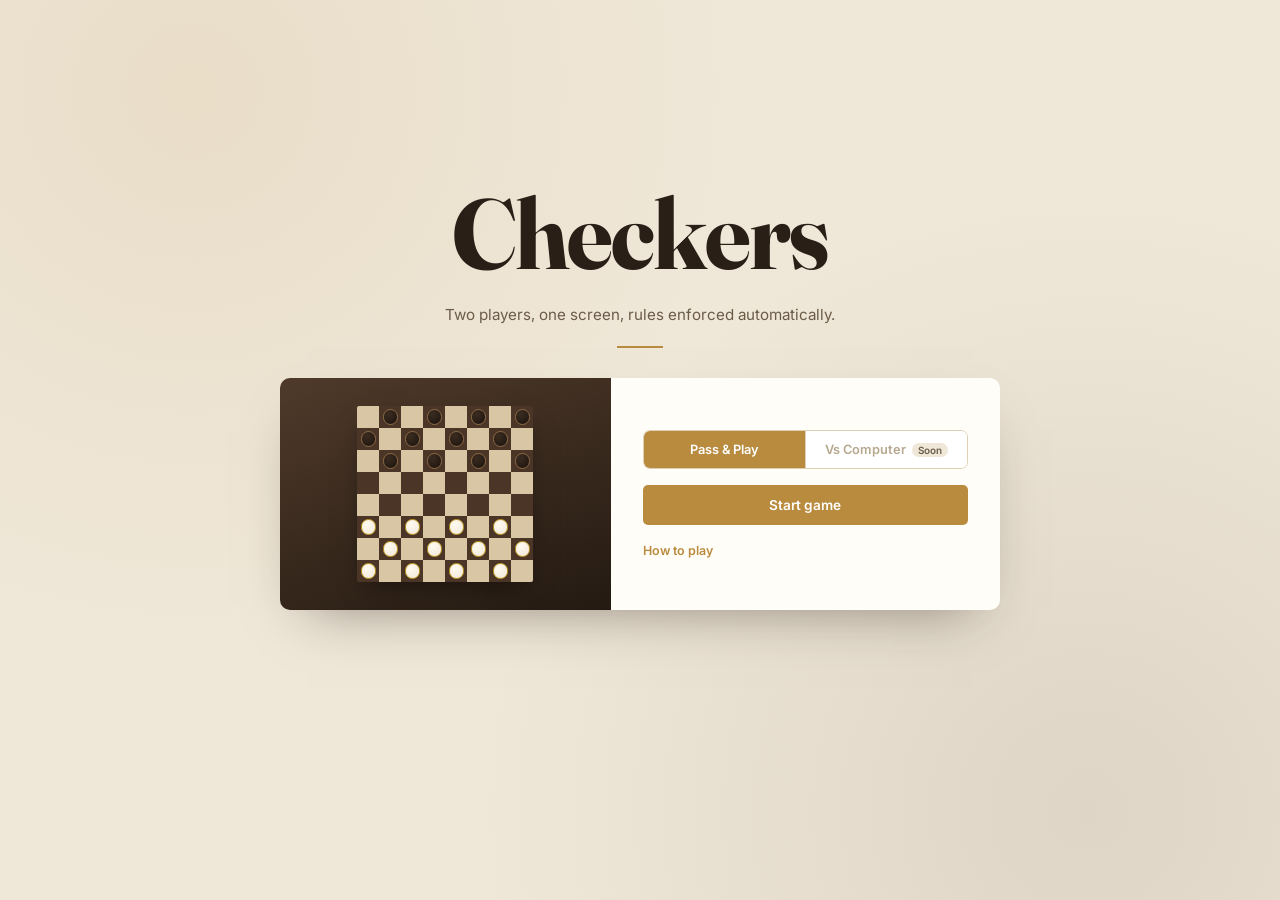
==== checkerprototypeui.html @ 6c135cd9 "Add files via upload" ====
<!DOCTYPE html>
<html lang="en">
<head>
<meta charset="UTF-8">
<meta name="viewport" content="width=device-width, initial-scale=1.0">
<title>Checkers</title>
<link rel="preconnect" href="https://fonts.googleapis.com">
<link href="https://fonts.googleapis.com/css2?family=Fraunces:opsz,wght@9..144,400;9..144,600;9..144,700&family=Inter:wght@400;500;600;700&display=swap" rel="stylesheet">
<style>
  :root {
    --bg: #efe7d8;
    --panel: #fffdf8;
    --panel-border: #ddd0b4;
    --dark-sq: #4b3527;
    --light-sq: #d9c6a5;
    --brass: #b98b3e;
    --brass-dim: #cfa860;
    --ink: #2a1f17;
    --ink-soft: #6b5c48;
    --cream-piece: #f4ede0;
    --cream-piece-edge: #c9a227;
    --walnut-piece: #241a13;
    --walnut-piece-edge: #8c6a46;
    --danger: #9a3b2c;
  }

  * { box-sizing: border-box; }

  body {
    margin: 0;
    min-height: 100vh;
    background: var(--bg);
    background-image:
      radial-gradient(circle at 15% 10%, rgba(185,139,62,0.10), transparent 40%),
      radial-gradient(circle at 85% 90%, rgba(75,53,39,0.10), transparent 45%);
    font-family: 'Inter', sans-serif;
    color: var(--ink);
    display: flex;
    justify-content: center;
    padding: 40px 20px 60px;
  }

  .app {
    width: 100%;
    max-width: 960px;
  }

  header {
    display: flex;
    align-items: baseline;
    justify-content: space-between;
    margin-bottom: 28px;
    flex-wrap: wrap;
    gap: 8px;
    border-bottom: 1px solid var(--panel-border);
    padding-bottom: 18px;
  }

  h1 {
    font-family: 'Fraunces', serif;
    font-weight: 700;
    font-size: 2.4rem;
    margin: 0;
    letter-spacing: -0.01em;
  }

  header p {
    margin: 0;
    color: var(--ink-soft);
    font-size: 0.9rem;
    max-width: 320px;
  }

  .layout {
    display: grid;
    grid-template-columns: minmax(0, 1fr) 280px;
    gap: 28px;
    align-items: start;
  }

  @media (max-width: 760px) {
    .layout { grid-template-columns: 1fr; }
  }

  .board-wrap {
    background: linear-gradient(160deg, #5a4030, #3a2a1e);
    padding: 16px;
    border-radius: 6px;
    box-shadow: 0 18px 40px -20px rgba(42,31,23,0.55);
  }

  .board {
    display: grid;
    grid-template-columns: repeat(8, 1fr);
    grid-template-rows: repeat(8, 1fr);
    aspect-ratio: 1 / 1;
    width: 100%;
    border: 3px solid #2a1f17;
    border-radius: 2px;
    overflow: hidden;
  }

  .sq {
    position: relative;
    display: flex;
    align-items: center;
    justify-content: center;
  }
  .sq.light { background: var(--light-sq); }
  .sq.dark  { background: var(--dark-sq); }

  .sq.playable { cursor: pointer; }

  .sq.selected::before {
    content: "";
    position: absolute;
    inset: 3px;
    border: 2px solid var(--brass);
    border-radius: 3px;
  }

  .sq .dot {
    width: 22%;
    height: 22%;
    border-radius: 50%;
    background: var(--brass);
    opacity: 0.85;
  }
  .sq .dot.capture {
    background: transparent;
    border: 4px solid var(--danger);
    width: 40%;
    height: 40%;
  }

  .piece {
    width: 76%;
    height: 76%;
    border-radius: 50%;
    display: flex;
    align-items: center;
    justify-content: center;
    box-shadow: inset 0 2px 4px rgba(255,255,255,0.15), inset 0 -4px 6px rgba(0,0,0,0.35), 0 3px 5px rgba(0,0,0,0.4);
    transition: transform 0.12s ease;
  }
  .piece.cream {
    background: radial-gradient(circle at 35% 30%, #fffaf0, var(--cream-piece) 70%);
    border: 3px solid var(--cream-piece-edge);
  }
  .piece.walnut {
    background: radial-gradient(circle at 35% 30%, #3b2c20, var(--walnut-piece) 70%);
    border: 3px solid var(--walnut-piece-edge);
  }
  .piece.king::after {
    content: "♛";
    font-size: 1.1rem;
    color: var(--brass);
    text-shadow: 0 1px 1px rgba(0,0,0,0.4);
  }
  .piece.walnut.king::after { color: var(--brass-dim); }

  .sq.playable:hover .piece { transform: scale(1.06); }

  /* side panel */
  .panel {
    background: var(--panel);
    border: 1px solid var(--panel-border);
    border-radius: 8px;
    padding: 20px;
    display: flex;
    flex-direction: column;
    gap: 18px;
  }

  .turn-indicator {
    display: flex;
    align-items: center;
    gap: 10px;
    font-weight: 600;
    font-size: 0.95rem;
  }

  .swatch {
    width: 18px;
    height: 18px;
    border-radius: 50%;
    flex-shrink: 0;
  }
  .swatch.cream { background: var(--cream-piece); border: 2px solid var(--cream-piece-edge); }
  .swatch.walnut { background: var(--walnut-piece); border: 2px solid var(--walnut-piece-edge); }

  .status {
    font-size: 0.85rem;
    color: var(--ink-soft);
    line-height: 1.4;
    min-height: 2.2em;
  }
  .status.win {
    color: var(--ink);
    font-weight: 600;
  }

  .divider { height: 1px; background: var(--panel-border); border: none; margin: 0; }

  .field label {
    display: block;
    font-size: 0.75rem;
    text-transform: none;
    color: var(--ink-soft);
    margin-bottom: 6px;
  }
  select {
    width: 100%;
    padding: 8px 10px;
    border-radius: 5px;
    border: 1px solid var(--panel-border);
    background: #fff;
    font-family: inherit;
    font-size: 0.85rem;
    color: var(--ink);
  }
  select:disabled { color: #a89a84; }

  .btn {
    width: 100%;
    padding: 10px 12px;
    border-radius: 5px;
    border: none;
    font-family: inherit;
    font-weight: 600;
    font-size: 0.85rem;
    cursor: pointer;
    transition: filter 0.12s ease;
  }
  .btn:hover { filter: brightness(1.06); }
  .btn.primary { background: var(--brass); color: #fff; }
  .btn.ghost {
    background: transparent;
    border: 1px solid var(--panel-border);
    color: var(--ink);
  }

  .log-title {
    font-size: 0.75rem;
    color: var(--ink-soft);
    margin: 0 0 4px;
  }
  .log {
    max-height: 160px;
    overflow-y: auto;
    font-size: 0.8rem;
    display: flex;
    flex-direction: column;
    gap: 4px;
    padding-right: 4px;
  }
  .log div { color: var(--ink-soft); }
  .log div:last-child { color: var(--ink); font-weight: 500; }
  .log::-webkit-scrollbar { width: 6px; }
  .log::-webkit-scrollbar-thumb { background: var(--panel-border); border-radius: 3px; }

  .note {
    font-size: 0.72rem;
    color: var(--ink-soft);
    line-height: 1.4;
    border-top: 1px dashed var(--panel-border);
    padding-top: 12px;
  }

  .hidden { display: none !important; }

  /* main menu — centered on the page, big hero title above a compact card */
  .menu-screen {
    min-height: 82vh;
    display: flex;
    flex-direction: column;
    align-items: center;
    justify-content: center;
    text-align: center;
    gap: 26px;
    padding: 20px 0 40px;
  }

  .menu-title {
    font-family: 'Fraunces', serif;
    font-weight: 700;
    font-size: clamp(3.4rem, 9vw, 6.2rem);
    line-height: 0.92;
    margin: 0;
    letter-spacing: -0.02em;
    color: var(--ink);
  }
  .menu-tagline {
    color: var(--ink-soft);
    font-size: 0.95rem;
    margin: 0;
  }
  .menu-rule {
    width: 46px;
    height: 2px;
    background: var(--brass);
    border: none;
    margin: -4px 0 4px;
  }

  .menu-card {
    display: grid;
    grid-template-columns: 0.85fr 1fr;
    width: 100%;
    max-width: 720px;
    border-radius: 10px;
    overflow: hidden;
    box-shadow: 0 24px 54px -28px rgba(42,31,23,0.5);
  }
  @media (max-width: 620px) {
    .menu-card { grid-template-columns: 1fr; }
  }

  .menu-art {
    background: linear-gradient(160deg, #4f3a2a, #241a12);
    display: flex;
    align-items: center;
    justify-content: center;
    padding: 28px;
  }
  @media (max-width: 620px) {
    .menu-art { padding: 22px; }
  }

  .art-board {
    display: grid;
    grid-template-columns: repeat(8, 22px);
    grid-template-rows: repeat(8, 22px);
    border-radius: 2px;
    overflow: hidden;
    box-shadow: 0 10px 26px -10px rgba(0,0,0,0.55);
  }

  .art-board .cell { display: flex; align-items: center; justify-content: center; }
  .art-board .cell.light { background: var(--light-sq); }
  .art-board .cell.dark { background: var(--dark-sq); }

  .mini-piece {
    width: 70%;
    height: 70%;
    border-radius: 50%;
  }
  .mini-piece.cream {
    background: radial-gradient(circle at 35% 30%, #fffaf0, var(--cream-piece) 70%);
    border: 1.5px solid var(--cream-piece-edge);
  }
  .mini-piece.walnut {
    background: radial-gradient(circle at 35% 30%, #3b2c20, var(--walnut-piece) 70%);
    border: 1.5px solid var(--walnut-piece-edge);
  }

  .menu-content {
    background: var(--panel);
    padding: 34px 32px;
    display: flex;
    flex-direction: column;
    justify-content: center;
    text-align: left;
  }
  @media (max-width: 620px) {
    .menu-content { padding: 26px 24px; }
  }

  .segmented {
    display: flex;
    border: 1.5px solid var(--panel-border);
    border-radius: 7px;
    overflow: hidden;
    margin: 0 0 16px;
  }
  .seg {
    flex: 1;
    background: #fff;
    border: none;
    border-right: 1.5px solid var(--panel-border);
    font-family: inherit;
    font-size: 0.8rem;
    font-weight: 600;
    color: var(--ink-soft);
    padding: 11px 8px;
    cursor: pointer;
    display: flex;
    align-items: center;
    justify-content: center;
    gap: 6px;
  }
  .seg:last-child { border-right: none; }
  .seg.active { background: var(--brass); color: #fff; }
  .seg:disabled { cursor: not-allowed; color: #b7a98f; }
  .seg .soon {
    font-size: 0.62rem;
    font-weight: 600;
    color: var(--ink-soft);
    background: var(--bg);
    padding: 1px 6px;
    border-radius: 20px;
  }
  .seg.active .soon { color: var(--brass); background: #fff; }

  .menu-content .btn.primary {
    width: 100%;
    padding: 12px 20px;
  }

  .rules { margin-top: 18px; }
  .rules summary {
    cursor: pointer;
    font-size: 0.78rem;
    font-weight: 600;
    color: var(--brass);
    list-style: none;
  }
  .rules summary::-webkit-details-marker { display: none; }
  .rules p, .rules ul {
    font-size: 0.78rem;
    color: var(--ink-soft);
    line-height: 1.5;
    margin: 10px 0 0;
    padding-left: 18px;
  }
</style>
</head>
<body>

<div class="app">

  <!-- MAIN MENU -->
  <div class="menu-screen" id="menuScreen">
    <h1 class="menu-title">Checkers</h1>
    <p class="menu-tagline">Two players, one screen, rules enforced automatically.</p>
    <hr class="menu-rule">

    <div class="menu-card">
      <div class="menu-art">
        <div class="art-board" id="artBoard" aria-hidden="true"></div>
      </div>

      <div class="menu-content">
        <div class="segmented" id="modeGrid">
          <button type="button" class="seg active" data-mode="human">Pass &amp; Play</button>
          <button type="button" class="seg" data-mode="bot" disabled>Vs Computer <span class="soon">Soon</span></button>
        </div>

        <button class="btn primary" id="startBtn">Start game</button>

        <details class="rules">
          <summary>How to play</summary>
          <ul>
            <li>Move one square diagonally, forward only.</li>
            <li>Jump an adjacent opposing piece to capture it — captures are mandatory, and chain if more are open.</li>
            <li>Reach the far row to crown a king, which moves in any diagonal direction.</li>
            <li>Win by leaving your opponent with no pieces or no legal move.</li>
          </ul>
        </details>
      </div>
    </div>
  </div>

  <!-- GAME SCREEN -->
  <div class="game-screen hidden" id="gameScreen">
    <header>
      <div>
        <h1>Checkers</h1>
        <p></p>
      </div>
    </header>

    <div class="layout">
      <div class="board-wrap">
        <div class="board" id="board"></div>
      </div>

      <div class="panel">
        <div class="turn-indicator" id="turnIndicator">
          <span class="swatch cream"></span> Cream to move
        </div>
        <div class="status" id="status">Select a piece to see its legal moves.</div>

        <hr class="divider">

        <div class="field">
          <label for="opponent">Opponent</label>
          <select id="opponent">
            <option value="human" selected>Human (pass and play)</option>
            <option value="bot" disabled>Computer — backend in progress</option>
          </select>
        </div>
        <div class="field">
          <label for="difficulty">Difficulty</label>
          <select id="difficulty" disabled>
            <option>Easy</option>
            <option>Medium</option>
            <option>Hard</option>
          </select>
        </div>

        <button class="btn primary" id="newGameBtn">New game</button>
        <button class="btn ghost" id="rematchBtn">Rematch</button>
        <button class="btn ghost" id="menuBtn">Back to menu</button>

        <hr class="divider">

        <div>
          <p class="log-title">Move history</p>
          <div class="log" id="log"></div>
        </div>

        <p class="note">Prototype  only — move validation, forced captures, multi-jumps and king promotion run client-side here so we have something concrete to demo. Backend team can swap in the real engine and PvC bot behind this same UI.</p>
      </div>
    </div>
  </div>
</div>

<script>
(function () {
  const SIZE = 8;
  const boardEl = document.getElementById('board');
  const statusEl = document.getElementById('status');
  const turnEl = document.getElementById('turnIndicator');
  const logEl = document.getElementById('log');

  let board, current, selected, legalForSelected, forcedJumpChain, gameOver;

  function emptyBoard() {
    const b = [];
    for (let r = 0; r < SIZE; r++) b.push(new Array(SIZE).fill(null));
    return b;
  }

  function setupBoard() {
    const b = emptyBoard();
    for (let r = 0; r < SIZE; r++) {
      for (let c = 0; c < SIZE; c++) {
        if ((r + c) % 2 === 1) {
          if (r < 3) b[r][c] = { player: 'walnut', king: false };
          else if (r > 4) b[r][c] = { player: 'cream', king: false };
        }
      }
    }
    return b;
  }

  function inBounds(r, c) { return r >= 0 && r < SIZE && c >= 0 && c < SIZE; }
  function dirFor(player) { return player === 'cream' ? -1 : 1; }
  function opponent(player) { return player === 'cream' ? 'walnut' : 'cream'; }

  function pieceMoves(b, r, c) {
    const piece = b[r][c];
    const moves = [];
    const jumps = [];
    const dirs = piece.king ? [-1, 1] : [dirFor(piece.player)];
    for (const dr of dirs) {
      for (const dc of [-1, 1]) {
        const nr = r + dr, nc = c + dc;
        if (inBounds(nr, nc) && !b[nr][nc]) {
          moves.push({ from: [r, c], to: [nr, nc], capture: null });
        }
        const jr = r + dr * 2, jc = c + dc * 2;
        const mr = r + dr, mc = c + dc;
        if (inBounds(jr, jc) && !b[jr][jc] && inBounds(mr, mc) && b[mr][mc] && b[mr][mc].player === opponent(piece.player)) {
          jumps.push({ from: [r, c], to: [jr, jc], capture: [mr, mc] });
        }
      }
    }
    return { moves, jumps };
  }

  function allMovesFor(b, player) {
    let moves = [], jumps = [];
    for (let r = 0; r < SIZE; r++) {
      for (let c = 0; c < SIZE; c++) {
        const p = b[r][c];
        if (p && p.player === player) {
          const pm = pieceMoves(b, r, c);
          moves = moves.concat(pm.moves);
          jumps = jumps.concat(pm.jumps);
        }
      }
    }
    return jumps.length ? jumps : moves; // forced capture rule
  }

  function squareLabel(r, c) {
    const files = 'abcdefgh';
    return files[c] + (SIZE - r);
  }

  function logMove(text) {
    const div = document.createElement('div');
    div.textContent = text;
    logEl.appendChild(div);
    logEl.scrollTop = logEl.scrollHeight;
  }

  function newGame() {
    board = setupBoard();
    current = 'cream';
    selected = null;
    legalForSelected = [];
    forcedJumpChain = false;
    gameOver = false;
    logEl.innerHTML = '';
    setStatus('Select a piece to see its legal moves.');
    render();
  }

  function setStatus(text, isWin) {
    statusEl.textContent = text;
    statusEl.classList.toggle('win', !!isWin);
  }

  function updateTurnIndicator() {
    turnEl.innerHTML = `<span class="swatch ${current}"></span> ${current === 'cream' ? 'Cream' : 'Walnut'} to move`;
  }

  function checkGameEnd() {
    const moves = allMovesFor(board, current);
    if (moves.length === 0) {
      gameOver = true;
      const winner = opponent(current);
      setStatus(`${winner === 'cream' ? 'Cream' : 'Walnut'} wins — ${current} has no legal moves.`, true);
      logMove(`Game over: ${winner} wins`);
      return true;
    }
    return false;
  }

  function applyMove(move) {
    const [fr, fc] = move.from;
    const [tr, tc] = move.to;
    const piece = board[fr][fc];
    board[fr][fc] = null;
    board[tr][tc] = piece;
    if (move.capture) {
      const [cr, cc] = move.capture;
      board[cr][cc] = null;
    }
    let promoted = false;
    if (!piece.king && ((piece.player === 'cream' && tr === 0) || (piece.player === 'walnut' && tr === SIZE - 1))) {
      piece.king = true;
      promoted = true;
    }
    const moveText = `${current === 'cream' ? 'Cream' : 'Walnut'}: ${squareLabel(fr, fc)} → ${squareLabel(tr, tc)}${move.capture ? ' (capture)' : ''}${promoted ? ' — crowned' : ''}`;
    logMove(moveText);

    if (move.capture) {
      const further = pieceMoves(board, tr, tc).jumps;
      if (further.length && !promoted === !promoted) {
        // allow multi-jump only if not just promoted mid-chain in most rule sets pieces may continue; keep simple: continue if jumps exist
        if (further.length) {
          selected = [tr, tc];
          legalForSelected = further;
          forcedJumpChain = true;
          render();
          setStatus('Multi-jump available — continue with the highlighted piece.');
          return;
        }
      }
    }

    selected = null;
    legalForSelected = [];
    forcedJumpChain = false;
    current = opponent(current);
    updateTurnIndicator();
    if (!checkGameEnd()) {
      setStatus('Select a piece to see its legal moves.');
    }
    render();
  }

  function onSquareClick(r, c) {
    if (gameOver) return;
    const piece = board[r][c];
    const all = allMovesFor(board, current);

    if (forcedJumpChain) {
      const move = legalForSelected.find(m => m.to[0] === r && m.to[1] === c);
      if (move) applyMove(move);
      return;
    }

    if (selected) {
      const move = legalForSelected.find(m => m.to[0] === r && m.to[1] === c);
      if (move) { applyMove(move); return; }
    }

    if (piece && piece.player === current) {
      const pieceLegal = all.filter(m => m.from[0] === r && m.from[1] === c);
      if (pieceLegal.length === 0) {
        setStatus('That piece has no legal move right now — a capture may be forced elsewhere.');
        selected = null;
        legalForSelected = [];
      } else {
        selected = [r, c];
        legalForSelected = pieceLegal;
        setStatus(`${pieceLegal.length} legal move${pieceLegal.length > 1 ? 's' : ''} highlighted.`);
      }
      render();
    }
  }

  function render() {
    boardEl.innerHTML = '';
    for (let r = 0; r < SIZE; r++) {
      for (let c = 0; c < SIZE; c++) {
        const sq = document.createElement('div');
        const isDark = (r + c) % 2 === 1;
        sq.className = 'sq ' + (isDark ? 'dark' : 'light');
        if (isDark) sq.classList.add('playable');

        if (selected && selected[0] === r && selected[1] === c) sq.classList.add('selected');

        const piece = board[r][c];
        if (piece) {
          const pEl = document.createElement('div');
          pEl.className = 'piece ' + piece.player + (piece.king ? ' king' : '');
          sq.appendChild(pEl);
        }

        const moveHere = legalForSelected.find(m => m.to[0] === r && m.to[1] === c);
        if (moveHere) {
          const dot = document.createElement('div');
          dot.className = 'dot' + (moveHere.capture ? ' capture' : '');
          sq.appendChild(dot);
        }

        if (isDark) sq.addEventListener('click', () => onSquareClick(r, c));
        boardEl.appendChild(sq);
      }
    }
  }

  // decorative mini-board for the menu art panel — mirrors the real starting position
  function renderMenuArt() {
    const artBoard = document.getElementById('artBoard');
    if (!artBoard) return;
    for (let r = 0; r < SIZE; r++) {
      for (let c = 0; c < SIZE; c++) {
        const cell = document.createElement('div');
        const isDark = (r + c) % 2 === 1;
        cell.className = 'cell ' + (isDark ? 'dark' : 'light');
        if (isDark) {
          if (r < 3) {
            const p = document.createElement('div');
            p.className = 'mini-piece walnut';
            cell.appendChild(p);
          } else if (r > 4) {
            const p = document.createElement('div');
            p.className = 'mini-piece cream';
            cell.appendChild(p);
          }
        }
        artBoard.appendChild(cell);
      }
    }
  }
  renderMenuArt();

  document.getElementById('newGameBtn').addEventListener('click', newGame);
  document.getElementById('rematchBtn').addEventListener('click', newGame);

  // menu <-> game screen
  const menuScreen = document.getElementById('menuScreen');
  const gameScreen = document.getElementById('gameScreen');
  const startBtn = document.getElementById('startBtn');
  const menuBtn = document.getElementById('menuBtn');

  document.querySelectorAll('.seg').forEach(btn => {
    btn.addEventListener('click', () => {
      if (btn.disabled) return;
      document.querySelectorAll('.seg').forEach(b => b.classList.remove('active'));
      btn.classList.add('active');
    });
  });

  startBtn.addEventListener('click', () => {
    menuScreen.classList.add('hidden');
    gameScreen.classList.remove('hidden');
    newGame();
  });

  menuBtn.addEventListener('click', () => {
    gameScreen.classList.add('hidden');
    menuScreen.classList.remove('hidden');
  });
})();
</script>

</body>
</html>
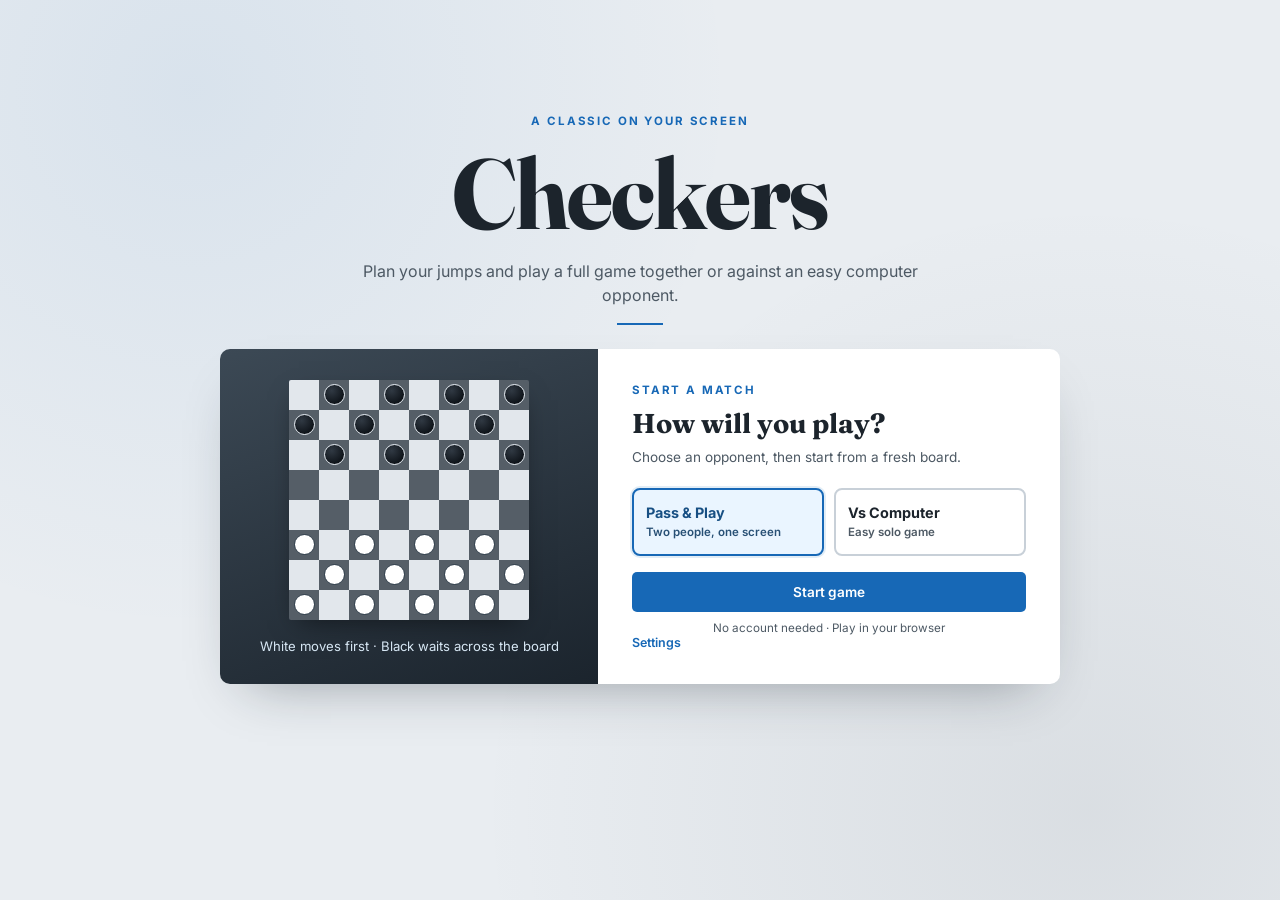
==== commit 472ceb8e: "Major update to the Checkers Game Application with improved gameplay, UI, and overall functionality." ====
--- a/checkerprototypeui.html
+++ b/checkerprototypeui.html
@@ -8,20 +8,20 @@
 <link href="https://fonts.googleapis.com/css2?family=Fraunces:opsz,wght@9..144,400;9..144,600;9..144,700&family=Inter:wght@400;500;600;700&display=swap" rel="stylesheet">
 <style>
   :root {
-    --bg: #efe7d8;
-    --panel: #fffdf8;
-    --panel-border: #ddd0b4;
-    --dark-sq: #4b3527;
-    --light-sq: #d9c6a5;
-    --brass: #b98b3e;
-    --brass-dim: #cfa860;
-    --ink: #2a1f17;
-    --ink-soft: #6b5c48;
-    --cream-piece: #f4ede0;
-    --cream-piece-edge: #c9a227;
-    --walnut-piece: #241a13;
-    --walnut-piece-edge: #8c6a46;
-    --danger: #9a3b2c;
+    --bg: #e9edf1;
+    --panel: #ffffff;
+    --panel-border: #c8d0d8;
+    --dark-sq: #555e67;
+    --light-sq: #e2e7ec;
+    --brass: #1768b6;
+    --brass-dim: #6cc9ff;
+    --ink: #1c242c;
+    --ink-soft: #4d5964;
+    --white-piece: #ffffff;
+    --white-piece-edge: #34424f;
+    --black-piece: #10151b;
+    --black-piece-edge: #e7edf3;
+    --danger: #ff6b5f;
   }
 
   * { box-sizing: border-box; }
@@ -31,8 +31,8 @@
     min-height: 100vh;
     background: var(--bg);
     background-image:
-      radial-gradient(circle at 15% 10%, rgba(185,139,62,0.10), transparent 40%),
-      radial-gradient(circle at 85% 90%, rgba(75,53,39,0.10), transparent 45%);
+      radial-gradient(circle at 15% 10%, rgba(23,104,182,0.08), transparent 40%),
+      radial-gradient(circle at 85% 90%, rgba(40,49,58,0.08), transparent 45%);
     font-family: 'Inter', sans-serif;
     color: var(--ink);
     display: flex;
@@ -83,10 +83,10 @@
   }
 
   .board-wrap {
-    background: linear-gradient(160deg, #5a4030, #3a2a1e);
+    background: linear-gradient(160deg, #3a4651, #1e2831);
     padding: 16px;
     border-radius: 6px;
-    box-shadow: 0 18px 40px -20px rgba(42,31,23,0.55);
+    box-shadow: 0 18px 40px -20px rgba(20,30,40,0.55);
   }
 
   .board {
@@ -95,12 +95,15 @@
     grid-template-rows: repeat(8, 1fr);
     aspect-ratio: 1 / 1;
     width: 100%;
-    border: 3px solid #2a1f17;
+    border: 3px solid #17212a;
     border-radius: 2px;
     overflow: hidden;
   }
 
   .sq {
+    border: 0;
+    padding: 0;
+    appearance: none;
     position: relative;
     display: flex;
     align-items: center;
@@ -110,27 +113,33 @@
   .sq.dark  { background: var(--dark-sq); }
 
   .sq.playable { cursor: pointer; }
+  .sq:focus-visible { outline: 4px solid #80e8ff; outline-offset: -4px; z-index: 1; }
+  .sq.last-from { box-shadow: inset 0 0 0 5px #a6dbff; }
+  .sq.last-to { box-shadow: inset 0 0 0 6px #ffd452; }
 
   .sq.selected::before {
     content: "";
     position: absolute;
-    inset: 3px;
-    border: 2px solid var(--brass);
+    inset: 4px;
+    border: 4px solid #7ae7ff;
     border-radius: 3px;
+    z-index: 2;
+    pointer-events: none;
   }
 
   .sq .dot {
-    width: 22%;
-    height: 22%;
+    width: 32%;
+    height: 32%;
     border-radius: 50%;
-    background: var(--brass);
-    opacity: 0.85;
+    background: #85eaff;
+    box-shadow: 0 0 0 4px rgba(8,38,55,0.55), 0 0 14px #85eaff;
   }
   .sq .dot.capture {
     background: transparent;
-    border: 4px solid var(--danger);
-    width: 40%;
-    height: 40%;
+    border: 6px solid var(--danger);
+    width: 54%;
+    height: 54%;
+    box-shadow: 0 0 0 3px rgba(20,20,20,0.6);
   }
 
   .piece {
@@ -143,21 +152,21 @@
     box-shadow: inset 0 2px 4px rgba(255,255,255,0.15), inset 0 -4px 6px rgba(0,0,0,0.35), 0 3px 5px rgba(0,0,0,0.4);
     transition: transform 0.12s ease;
   }
-  .piece.cream {
-    background: radial-gradient(circle at 35% 30%, #fffaf0, var(--cream-piece) 70%);
-    border: 3px solid var(--cream-piece-edge);
-  }
-  .piece.walnut {
-    background: radial-gradient(circle at 35% 30%, #3b2c20, var(--walnut-piece) 70%);
-    border: 3px solid var(--walnut-piece-edge);
+  .piece.white {
+    background: radial-gradient(circle at 35% 30%, #ffffff, var(--white-piece) 70%);
+    border: 3px solid var(--white-piece-edge);
+  }
+  .piece.black {
+    background: radial-gradient(circle at 35% 30%, #303943, var(--black-piece) 70%);
+    border: 3px solid var(--black-piece-edge);
   }
   .piece.king::after {
     content: "♛";
     font-size: 1.1rem;
-    color: var(--brass);
+    color: #1666af;
     text-shadow: 0 1px 1px rgba(0,0,0,0.4);
   }
-  .piece.walnut.king::after { color: var(--brass-dim); }
+  .piece.black.king::after { color: #8ce0ff; }
 
   .sq.playable:hover .piece { transform: scale(1.06); }
 
@@ -186,8 +195,8 @@
     border-radius: 50%;
     flex-shrink: 0;
   }
-  .swatch.cream { background: var(--cream-piece); border: 2px solid var(--cream-piece-edge); }
-  .swatch.walnut { background: var(--walnut-piece); border: 2px solid var(--walnut-piece-edge); }
+  .swatch.white { background: var(--white-piece); border: 2px solid var(--white-piece-edge); }
+  .swatch.black { background: var(--black-piece); border: 2px solid var(--black-piece-edge); }
 
   .status {
     font-size: 0.85rem;
@@ -199,6 +208,7 @@
     color: var(--ink);
     font-weight: 600;
   }
+  .move-legend { font-size: 0.76rem; color: var(--ink-soft); line-height: 1.5; margin: -10px 0 0; }
 
   .divider { height: 1px; background: var(--panel-border); border: none; margin: 0; }
 
@@ -269,7 +279,7 @@
 
   .hidden { display: none !important; }
 
-  /* main menu — centered on the page, big hero title above a compact card */
+  /* Home screen */
   .menu-screen {
     min-height: 82vh;
     display: flex;
@@ -277,8 +287,17 @@
     align-items: center;
     justify-content: center;
     text-align: center;
-    gap: 26px;
+    gap: 20px;
     padding: 20px 0 40px;
+  }
+
+  .eyebrow, .section-kicker {
+    margin: 0;
+    color: var(--brass);
+    font-size: 0.72rem;
+    font-weight: 700;
+    letter-spacing: 0.16em;
+    text-transform: uppercase;
   }
 
   .menu-title {
@@ -292,7 +311,9 @@
   }
   .menu-tagline {
     color: var(--ink-soft);
-    font-size: 0.95rem;
+    font-size: 1rem;
+    line-height: 1.5;
+    max-width: 560px;
     margin: 0;
   }
   .menu-rule {
@@ -305,20 +326,22 @@
 
   .menu-card {
     display: grid;
-    grid-template-columns: 0.85fr 1fr;
+    grid-template-columns: 0.9fr 1.1fr;
     width: 100%;
-    max-width: 720px;
+    max-width: 840px;
     border-radius: 10px;
     overflow: hidden;
-    box-shadow: 0 24px 54px -28px rgba(42,31,23,0.5);
+    box-shadow: 0 24px 54px -28px rgba(20,30,40,0.42);
   }
   @media (max-width: 620px) {
     .menu-card { grid-template-columns: 1fr; }
   }
 
   .menu-art {
-    background: linear-gradient(160deg, #4f3a2a, #241a12);
-    display: flex;
+    background: linear-gradient(160deg, #3c4955, #1b242d);
+    display: flex;
+    flex-direction: column;
+    gap: 18px;
     align-items: center;
     justify-content: center;
     padding: 28px;
@@ -329,12 +352,14 @@
 
   .art-board {
     display: grid;
-    grid-template-columns: repeat(8, 22px);
-    grid-template-rows: repeat(8, 22px);
+    grid-template-columns: repeat(8, clamp(22px, 3vw, 30px));
+    grid-template-rows: repeat(8, clamp(22px, 3vw, 30px));
     border-radius: 2px;
     overflow: hidden;
     box-shadow: 0 10px 26px -10px rgba(0,0,0,0.55);
   }
+
+  .art-caption { margin: 0; color: #d7e7f4; font-size: 0.82rem; }
 
   .art-board .cell { display: flex; align-items: center; justify-content: center; }
   .art-board .cell.light { background: var(--light-sq); }
@@ -345,52 +370,57 @@
     height: 70%;
     border-radius: 50%;
   }
-  .mini-piece.cream {
-    background: radial-gradient(circle at 35% 30%, #fffaf0, var(--cream-piece) 70%);
-    border: 1.5px solid var(--cream-piece-edge);
-  }
-  .mini-piece.walnut {
-    background: radial-gradient(circle at 35% 30%, #3b2c20, var(--walnut-piece) 70%);
-    border: 1.5px solid var(--walnut-piece-edge);
+  .mini-piece.white {
+    background: radial-gradient(circle at 35% 30%, #ffffff, var(--white-piece) 70%);
+    border: 1.5px solid var(--white-piece-edge);
+  }
+
+  .mini-piece.black {
+    background: radial-gradient(circle at 35% 30%, #303943, var(--black-piece) 70%);
+    border: 1.5px solid var(--black-piece-edge);
   }
 
   .menu-content {
     background: var(--panel);
-    padding: 34px 32px;
+    padding: 34px;
     display: flex;
     flex-direction: column;
     justify-content: center;
     text-align: left;
   }
+  .menu-card-title { margin: 9px 0 7px; font-family: 'Fraunces', serif; font-size: 1.7rem; }
+  .menu-card-copy { margin: 0 0 20px; color: var(--ink-soft); font-size: 0.85rem; line-height: 1.5; }
   @media (max-width: 620px) {
     .menu-content { padding: 26px 24px; }
   }
 
   .segmented {
     display: flex;
-    border: 1.5px solid var(--panel-border);
-    border-radius: 7px;
-    overflow: hidden;
+    gap: 10px;
     margin: 0 0 16px;
   }
   .seg {
     flex: 1;
     background: #fff;
-    border: none;
-    border-right: 1.5px solid var(--panel-border);
+    border: 2px solid var(--panel-border);
+    border-radius: 8px;
     font-family: inherit;
     font-size: 0.8rem;
     font-weight: 600;
     color: var(--ink-soft);
-    padding: 11px 8px;
+    padding: 14px 12px;
     cursor: pointer;
     display: flex;
-    align-items: center;
-    justify-content: center;
-    gap: 6px;
-  }
-  .seg:last-child { border-right: none; }
-  .seg.active { background: var(--brass); color: #fff; }
+    flex-direction: column;
+    align-items: flex-start;
+    text-align: left;
+    gap: 4px;
+  }
+  .seg strong { font-size: 0.9rem; color: var(--ink); }
+  .seg small { font-size: 0.72rem; line-height: 1.35; }
+  .seg.active { background: #eaf5ff; border-color: var(--brass); color: #285075; box-shadow: 0 0 0 2px rgba(23,104,182,0.12); }
+  .seg.active strong { color: #174f83; }
+  .seg:focus-visible, .btn:focus-visible { outline: 3px solid #75cfff; outline-offset: 2px; }
   .seg:disabled { cursor: not-allowed; color: #b7a98f; }
   .seg .soon {
     font-size: 0.62rem;
@@ -406,8 +436,21 @@
     width: 100%;
     padding: 12px 20px;
   }
+  .start-note { margin: 9px 0 0; text-align: center; color: var(--ink-soft); font-size: 0.73rem; }
+
+  .result-overlay { position: fixed; inset: 0; z-index: 20; display: grid; place-items: center; padding: 20px; background: rgba(10,18,26,0.72); }
+  .result-card { width: min(100%, 410px); background: var(--panel); border-radius: 14px; padding: 32px; text-align: center; box-shadow: 0 25px 65px rgba(0,0,0,0.35); }
+  .result-token { width: 62px; height: 62px; margin: 0 auto 18px; border-radius: 50%; box-shadow: inset 0 3px 6px rgba(255,255,255,0.2), inset 0 -5px 8px rgba(0,0,0,0.25), 0 5px 15px rgba(0,0,0,0.25); }
+  .result-token.white { background: var(--white-piece); border: 4px solid var(--white-piece-edge); }
+  .result-token.black { background: var(--black-piece); border: 4px solid var(--black-piece-edge); }
+  .result-card h2 { font-family: 'Fraunces', serif; font-size: 2.25rem; margin: 8px 0; }
+  .result-card p { color: var(--ink-soft); line-height: 1.5; }
+  .result-actions { display: grid; grid-template-columns: 1fr 1fr; gap: 10px; margin-top: 24px; }
 
   .rules { margin-top: 18px; }
+  .settings { margin-top: 0; }
+  .sound-setting { display: flex; align-items: center; gap: 8px; margin-top: 10px; font-size: .82rem; color: var(--ink); cursor: pointer; }
+  .sound-setting input { accent-color: var(--brass); }
   .rules summary {
     cursor: pointer;
     font-size: 0.78rem;
@@ -416,13 +459,6 @@
     list-style: none;
   }
   .rules summary::-webkit-details-marker { display: none; }
-  .rules p, .rules ul {
-    font-size: 0.78rem;
-    color: var(--ink-soft);
-    line-height: 1.5;
-    margin: 10px 0 0;
-    padding-left: 18px;
-  }
 </style>
 </head>
 <body>
@@ -431,32 +467,32 @@
 
   <!-- MAIN MENU -->
   <div class="menu-screen" id="menuScreen">
+    <p class="eyebrow">A classic on your screen</p>
     <h1 class="menu-title">Checkers</h1>
-    <p class="menu-tagline">Two players, one screen, rules enforced automatically.</p>
+    <p class="menu-tagline">Plan your jumps and play a full game together or against an easy computer opponent.</p>
     <hr class="menu-rule">
 
     <div class="menu-card">
       <div class="menu-art">
         <div class="art-board" id="artBoard" aria-hidden="true"></div>
+        <p class="art-caption">White moves first · Black waits across the board</p>
       </div>
 
       <div class="menu-content">
+        <p class="section-kicker">Start a match</p>
+        <h2 class="menu-card-title">How will you play?</h2>
+        <p class="menu-card-copy">Choose an opponent, then start from a fresh board.</p>
         <div class="segmented" id="modeGrid">
-          <button type="button" class="seg active" data-mode="human">Pass &amp; Play</button>
-          <button type="button" class="seg" data-mode="bot" disabled>Vs Computer <span class="soon">Soon</span></button>
+          <button type="button" class="seg active" data-mode="friend"><strong>Pass &amp; Play</strong><small>Two people, one screen</small></button>
+          <button type="button" class="seg" data-mode="bot"><strong>Vs Computer</strong><small>Easy solo game</small></button>
         </div>
 
         <button class="btn primary" id="startBtn">Start game</button>
-
-        <details class="rules">
-          <summary>How to play</summary>
-          <ul>
-            <li>Move one square diagonally, forward only.</li>
-            <li>Jump an adjacent opposing piece to capture it — captures are mandatory, and chain if more are open.</li>
-            <li>Reach the far row to crown a king, which moves in any diagonal direction.</li>
-            <li>Win by leaving your opponent with no pieces or no legal move.</li>
-          </ul>
+        <p class="start-note">No account needed · Play in your browser</p>
+        <details class="rules settings"><summary>Settings</summary>
+          <label class="sound-setting"><input type="checkbox" data-sound-toggle> Sound effects</label>
         </details>
+
       </div>
     </div>
   </div>
@@ -477,27 +513,23 @@
 
       <div class="panel">
         <div class="turn-indicator" id="turnIndicator">
-          <span class="swatch cream"></span> Cream to move
+          <span class="swatch white"></span> White to move
         </div>
-        <div class="status" id="status">Select a piece to see its legal moves.</div>
+        <div class="status" id="status" aria-live="polite">Select a piece to see its legal moves.</div>
+        <p class="move-legend">Blue ring: selected piece · Cyan dot: legal move · Yellow ring: last move</p>
 
         <hr class="divider">
 
         <div class="field">
           <label for="opponent">Opponent</label>
           <select id="opponent">
-            <option value="human" selected>Human (pass and play)</option>
-            <option value="bot" disabled>Computer — backend in progress</option>
+            <option value="friend" selected>Friend (pass and play)</option>
+            <option value="bot">Computer (easy)</option>
           </select>
         </div>
-        <div class="field">
-          <label for="difficulty">Difficulty</label>
-          <select id="difficulty" disabled>
-            <option>Easy</option>
-            <option>Medium</option>
-            <option>Hard</option>
-          </select>
-        </div>
+        <details class="rules settings"><summary>Settings</summary>
+          <label class="sound-setting"><input type="checkbox" data-sound-toggle> Sound effects</label>
+        </details>
 
         <button class="btn primary" id="newGameBtn">New game</button>
         <button class="btn ghost" id="rematchBtn">Rematch</button>
@@ -510,287 +542,27 @@
           <div class="log" id="log"></div>
         </div>
 
-        <p class="note">Prototype  only — move validation, forced captures, multi-jumps and king promotion run client-side here so we have something concrete to demo. Backend team can swap in the real engine and PvC bot behind this same UI.</p>
+        <p class="note">8×8 checkers with forced captures and chain jumps. White moves first.</p>
+      </div>
+    </div>
+    <div class="result-overlay hidden" id="resultOverlay" role="dialog" aria-modal="true" aria-labelledby="resultTitle" aria-describedby="resultReason">
+      <div class="result-card">
+        <div class="result-token white" id="resultToken" aria-hidden="true"></div>
+        <p class="section-kicker">Game over</p>
+        <h2 id="resultTitle">White wins!</h2>
+        <p id="resultReason">Black has no legal moves.</p>
+        <div class="result-actions">
+          <button class="btn primary" id="resultRematchBtn">Play again</button>
+          <button class="btn ghost" id="resultHomeBtn">Home</button>
+        </div>
       </div>
     </div>
   </div>
 </div>
 
-<script>
-(function () {
-  const SIZE = 8;
-  const boardEl = document.getElementById('board');
-  const statusEl = document.getElementById('status');
-  const turnEl = document.getElementById('turnIndicator');
-  const logEl = document.getElementById('log');
-
-  let board, current, selected, legalForSelected, forcedJumpChain, gameOver;
-
-  function emptyBoard() {
-    const b = [];
-    for (let r = 0; r < SIZE; r++) b.push(new Array(SIZE).fill(null));
-    return b;
-  }
-
-  function setupBoard() {
-    const b = emptyBoard();
-    for (let r = 0; r < SIZE; r++) {
-      for (let c = 0; c < SIZE; c++) {
-        if ((r + c) % 2 === 1) {
-          if (r < 3) b[r][c] = { player: 'walnut', king: false };
-          else if (r > 4) b[r][c] = { player: 'cream', king: false };
-        }
-      }
-    }
-    return b;
-  }
-
-  function inBounds(r, c) { return r >= 0 && r < SIZE && c >= 0 && c < SIZE; }
-  function dirFor(player) { return player === 'cream' ? -1 : 1; }
-  function opponent(player) { return player === 'cream' ? 'walnut' : 'cream'; }
-
-  function pieceMoves(b, r, c) {
-    const piece = b[r][c];
-    const moves = [];
-    const jumps = [];
-    const dirs = piece.king ? [-1, 1] : [dirFor(piece.player)];
-    for (const dr of dirs) {
-      for (const dc of [-1, 1]) {
-        const nr = r + dr, nc = c + dc;
-        if (inBounds(nr, nc) && !b[nr][nc]) {
-          moves.push({ from: [r, c], to: [nr, nc], capture: null });
-        }
-        const jr = r + dr * 2, jc = c + dc * 2;
-        const mr = r + dr, mc = c + dc;
-        if (inBounds(jr, jc) && !b[jr][jc] && inBounds(mr, mc) && b[mr][mc] && b[mr][mc].player === opponent(piece.player)) {
-          jumps.push({ from: [r, c], to: [jr, jc], capture: [mr, mc] });
-        }
-      }
-    }
-    return { moves, jumps };
-  }
-
-  function allMovesFor(b, player) {
-    let moves = [], jumps = [];
-    for (let r = 0; r < SIZE; r++) {
-      for (let c = 0; c < SIZE; c++) {
-        const p = b[r][c];
-        if (p && p.player === player) {
-          const pm = pieceMoves(b, r, c);
-          moves = moves.concat(pm.moves);
-          jumps = jumps.concat(pm.jumps);
-        }
-      }
-    }
-    return jumps.length ? jumps : moves; // forced capture rule
-  }
-
-  function squareLabel(r, c) {
-    const files = 'abcdefgh';
-    return files[c] + (SIZE - r);
-  }
-
-  function logMove(text) {
-    const div = document.createElement('div');
-    div.textContent = text;
-    logEl.appendChild(div);
-    logEl.scrollTop = logEl.scrollHeight;
-  }
-
-  function newGame() {
-    board = setupBoard();
-    current = 'cream';
-    selected = null;
-    legalForSelected = [];
-    forcedJumpChain = false;
-    gameOver = false;
-    logEl.innerHTML = '';
-    setStatus('Select a piece to see its legal moves.');
-    render();
-  }
-
-  function setStatus(text, isWin) {
-    statusEl.textContent = text;
-    statusEl.classList.toggle('win', !!isWin);
-  }
-
-  function updateTurnIndicator() {
-    turnEl.innerHTML = `<span class="swatch ${current}"></span> ${current === 'cream' ? 'Cream' : 'Walnut'} to move`;
-  }
-
-  function checkGameEnd() {
-    const moves = allMovesFor(board, current);
-    if (moves.length === 0) {
-      gameOver = true;
-      const winner = opponent(current);
-      setStatus(`${winner === 'cream' ? 'Cream' : 'Walnut'} wins — ${current} has no legal moves.`, true);
-      logMove(`Game over: ${winner} wins`);
-      return true;
-    }
-    return false;
-  }
-
-  function applyMove(move) {
-    const [fr, fc] = move.from;
-    const [tr, tc] = move.to;
-    const piece = board[fr][fc];
-    board[fr][fc] = null;
-    board[tr][tc] = piece;
-    if (move.capture) {
-      const [cr, cc] = move.capture;
-      board[cr][cc] = null;
-    }
-    let promoted = false;
-    if (!piece.king && ((piece.player === 'cream' && tr === 0) || (piece.player === 'walnut' && tr === SIZE - 1))) {
-      piece.king = true;
-      promoted = true;
-    }
-    const moveText = `${current === 'cream' ? 'Cream' : 'Walnut'}: ${squareLabel(fr, fc)} → ${squareLabel(tr, tc)}${move.capture ? ' (capture)' : ''}${promoted ? ' — crowned' : ''}`;
-    logMove(moveText);
-
-    if (move.capture) {
-      const further = pieceMoves(board, tr, tc).jumps;
-      if (further.length && !promoted === !promoted) {
-        // allow multi-jump only if not just promoted mid-chain in most rule sets pieces may continue; keep simple: continue if jumps exist
-        if (further.length) {
-          selected = [tr, tc];
-          legalForSelected = further;
-          forcedJumpChain = true;
-          render();
-          setStatus('Multi-jump available — continue with the highlighted piece.');
-          return;
-        }
-      }
-    }
-
-    selected = null;
-    legalForSelected = [];
-    forcedJumpChain = false;
-    current = opponent(current);
-    updateTurnIndicator();
-    if (!checkGameEnd()) {
-      setStatus('Select a piece to see its legal moves.');
-    }
-    render();
-  }
-
-  function onSquareClick(r, c) {
-    if (gameOver) return;
-    const piece = board[r][c];
-    const all = allMovesFor(board, current);
-
-    if (forcedJumpChain) {
-      const move = legalForSelected.find(m => m.to[0] === r && m.to[1] === c);
-      if (move) applyMove(move);
-      return;
-    }
-
-    if (selected) {
-      const move = legalForSelected.find(m => m.to[0] === r && m.to[1] === c);
-      if (move) { applyMove(move); return; }
-    }
-
-    if (piece && piece.player === current) {
-      const pieceLegal = all.filter(m => m.from[0] === r && m.from[1] === c);
-      if (pieceLegal.length === 0) {
-        setStatus('That piece has no legal move right now — a capture may be forced elsewhere.');
-        selected = null;
-        legalForSelected = [];
-      } else {
-        selected = [r, c];
-        legalForSelected = pieceLegal;
-        setStatus(`${pieceLegal.length} legal move${pieceLegal.length > 1 ? 's' : ''} highlighted.`);
-      }
-      render();
-    }
-  }
-
-  function render() {
-    boardEl.innerHTML = '';
-    for (let r = 0; r < SIZE; r++) {
-      for (let c = 0; c < SIZE; c++) {
-        const sq = document.createElement('div');
-        const isDark = (r + c) % 2 === 1;
-        sq.className = 'sq ' + (isDark ? 'dark' : 'light');
-        if (isDark) sq.classList.add('playable');
-
-        if (selected && selected[0] === r && selected[1] === c) sq.classList.add('selected');
-
-        const piece = board[r][c];
-        if (piece) {
-          const pEl = document.createElement('div');
-          pEl.className = 'piece ' + piece.player + (piece.king ? ' king' : '');
-          sq.appendChild(pEl);
-        }
-
-        const moveHere = legalForSelected.find(m => m.to[0] === r && m.to[1] === c);
-        if (moveHere) {
-          const dot = document.createElement('div');
-          dot.className = 'dot' + (moveHere.capture ? ' capture' : '');
-          sq.appendChild(dot);
-        }
-
-        if (isDark) sq.addEventListener('click', () => onSquareClick(r, c));
-        boardEl.appendChild(sq);
-      }
-    }
-  }
-
-  // decorative mini-board for the menu art panel — mirrors the real starting position
-  function renderMenuArt() {
-    const artBoard = document.getElementById('artBoard');
-    if (!artBoard) return;
-    for (let r = 0; r < SIZE; r++) {
-      for (let c = 0; c < SIZE; c++) {
-        const cell = document.createElement('div');
-        const isDark = (r + c) % 2 === 1;
-        cell.className = 'cell ' + (isDark ? 'dark' : 'light');
-        if (isDark) {
-          if (r < 3) {
-            const p = document.createElement('div');
-            p.className = 'mini-piece walnut';
-            cell.appendChild(p);
-          } else if (r > 4) {
-            const p = document.createElement('div');
-            p.className = 'mini-piece cream';
-            cell.appendChild(p);
-          }
-        }
-        artBoard.appendChild(cell);
-      }
-    }
-  }
-  renderMenuArt();
-
-  document.getElementById('newGameBtn').addEventListener('click', newGame);
-  document.getElementById('rematchBtn').addEventListener('click', newGame);
-
-  // menu <-> game screen
-  const menuScreen = document.getElementById('menuScreen');
-  const gameScreen = document.getElementById('gameScreen');
-  const startBtn = document.getElementById('startBtn');
-  const menuBtn = document.getElementById('menuBtn');
-
-  document.querySelectorAll('.seg').forEach(btn => {
-    btn.addEventListener('click', () => {
-      if (btn.disabled) return;
-      document.querySelectorAll('.seg').forEach(b => b.classList.remove('active'));
-      btn.classList.add('active');
-    });
-  });
-
-  startBtn.addEventListener('click', () => {
-    menuScreen.classList.add('hidden');
-    gameScreen.classList.remove('hidden');
-    newGame();
-  });
-
-  menuBtn.addEventListener('click', () => {
-    gameScreen.classList.add('hidden');
-    menuScreen.classList.remove('hidden');
-  });
-})();
-</script>
+<script src="js/logic/draughtAdapter.js"></script>
+<script src="js/bot/bot.js"></script>
+<script src="js/game.js"></script>
 
 </body>
 </html>
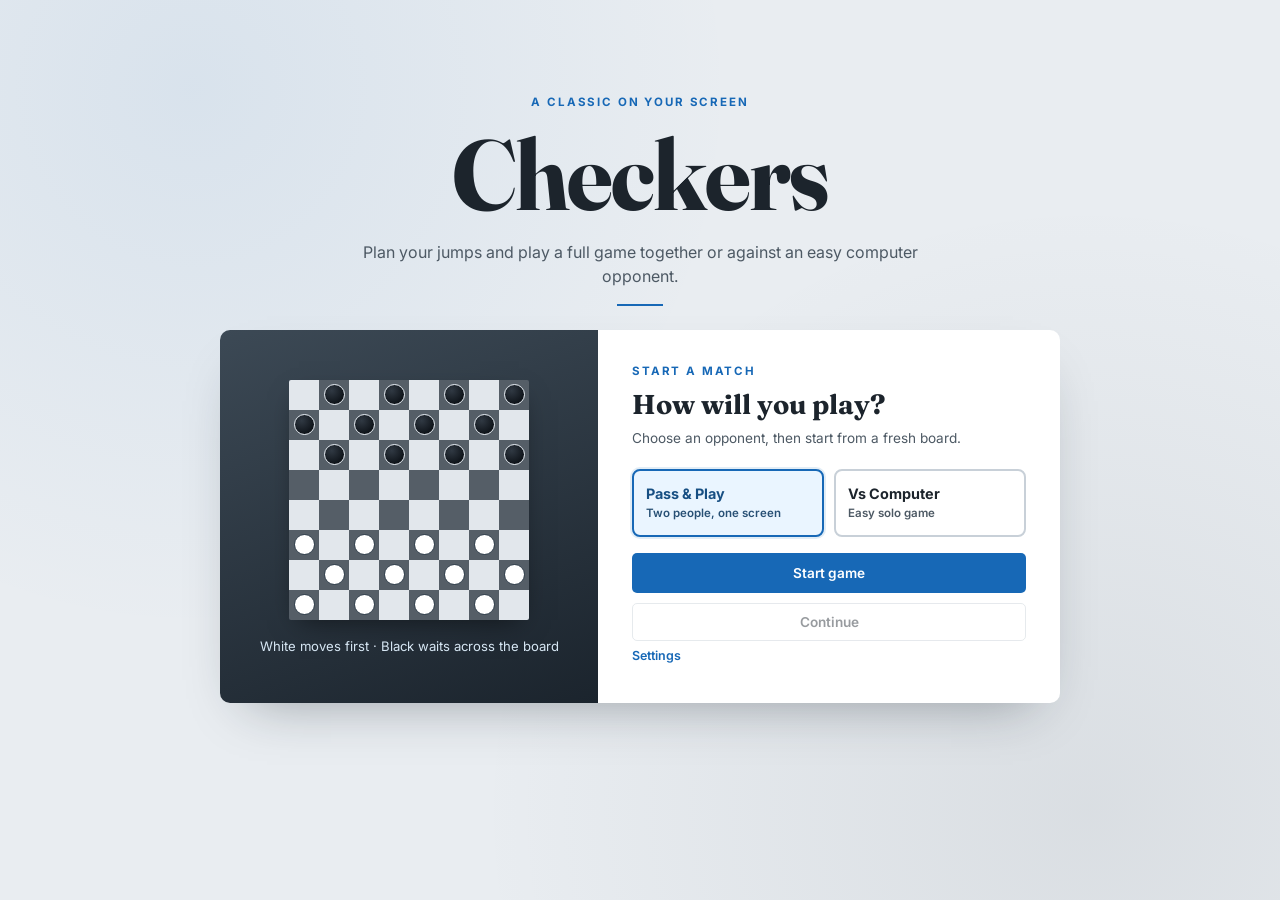
==== commit 5022c3f4: "Added drag-and-drop functionality, save features, and red markings" ====
--- a/checkerprototypeui.html
+++ b/checkerprototypeui.html
@@ -21,7 +21,7 @@
     --white-piece-edge: #34424f;
     --black-piece: #10151b;
     --black-piece-edge: #e7edf3;
-    --danger: #ff6b5f;
+    --danger: #ff9c92;
   }
 
   * { box-sizing: border-box; }
@@ -83,11 +83,23 @@
   }
 
   .board-wrap {
-    background: linear-gradient(160deg, #3a4651, #1e2831);
-    padding: 16px;
-    border-radius: 6px;
-    box-shadow: 0 18px 40px -20px rgba(20,30,40,0.55);
-  }
+    width: 100%;
+  }
+  .board-instructions { position: absolute; width: 1px; height: 1px; padding: 0; margin: -1px; overflow: hidden; clip-path: inset(50%); white-space: nowrap; }
+  .screen-reader-only { position: absolute; width: 1px; height: 1px; padding: 0; margin: -1px; overflow: hidden; clip-path: inset(50%); white-space: nowrap; }
+  .material-scores { display: flex; justify-content: space-between; gap: 16px; margin-top: 10px; color: var(--ink); font-size: 1rem; }
+  .material-side { display: inline-flex; align-items: center; gap: 7px; white-space: nowrap; color: var(--ink); font-weight: 600; }
+  .material-scores strong { font-size: inherit; font-weight: 600; }
+  .captured { display: inline-flex; align-items: center; }
+  .captured-stack { display: inline-block; position: relative; width: 18px; height: 20px; flex: none; }
+  .captured-stack::before, .captured-stack::after { content: ""; position: absolute; left: 1px; width: 16px; height: 16px; box-sizing: border-box; border-radius: 50%; border: 2px solid; }
+  .captured-stack::before { top: 4px; }
+  .captured-stack::after { top: 0; box-shadow: inset 0 2px 3px rgba(0, 0, 0, 0.12); }
+  .captured-stack.black::before { background: #10151b; border-color: #34424f; }
+  .captured-stack.black::after { background: #303943; border-color: #10151b; }
+  .captured-stack.white::before { background: #d9e0e7; border-color: #34424f; }
+  .captured-stack.white::after { background: #fff; border-color: #34424f; }
+  select:focus-visible, input:focus-visible, summary:focus-visible { outline: 3px solid #1768b6; outline-offset: 3px; }
 
   .board {
     display: grid;
@@ -95,7 +107,7 @@
     grid-template-rows: repeat(8, 1fr);
     aspect-ratio: 1 / 1;
     width: 100%;
-    border: 3px solid #17212a;
+    border: 0;
     border-radius: 2px;
     overflow: hidden;
   }
@@ -113,7 +125,7 @@
   .sq.dark  { background: var(--dark-sq); }
 
   .sq.playable { cursor: pointer; }
-  .sq:focus-visible { outline: 4px solid #80e8ff; outline-offset: -4px; z-index: 1; }
+  .sq:focus-visible { outline: 4px solid #fff; outline-offset: -4px; box-shadow: inset 0 0 0 7px #10151b; z-index: 1; }
   .sq.last-from { box-shadow: inset 0 0 0 5px #a6dbff; }
   .sq.last-to { box-shadow: inset 0 0 0 6px #ffd452; }
 
@@ -126,6 +138,9 @@
     z-index: 2;
     pointer-events: none;
   }
+  .sq.marked::after { content: ""; position: absolute; inset: 0; background: rgba(220, 38, 38, 0.42); pointer-events: none; z-index: 1; }
+  .sq.marked.dark::after { box-shadow: inset 0 0 0 4px #ff9c92; }
+  .sq.marked.light::after { box-shadow: inset 0 0 0 4px #a50016; }
 
   .sq .dot {
     width: 32%;
@@ -143,6 +158,7 @@
   }
 
   .piece {
+    touch-action: none;
     width: 76%;
     height: 76%;
     border-radius: 50%;
@@ -169,6 +185,21 @@
   .piece.black.king::after { color: #8ce0ff; }
 
   .sq.playable:hover .piece { transform: scale(1.06); }
+  @media (prefers-reduced-motion: reduce) { *, *::before, *::after { transition-duration: 0.01ms !important; animation-duration: 0.01ms !important; } }
+  @media (forced-colors: active) {
+    .sq.light { background: Canvas; border: 1px solid CanvasText; }
+    .sq.dark { background: CanvasText; border: 1px solid Canvas; }
+    .piece.white { background: Canvas; border-color: CanvasText; }
+    .piece.black { background: CanvasText; border-color: Canvas; outline: 1px solid CanvasText; }
+    .sq .dot { background: Highlight; box-shadow: none; }
+    .sq .dot.capture { background: transparent; border-color: Highlight; }
+    .sq.selected::before, .sq.marked::after { border-color: Highlight; }
+    .sq.marked::after { background: transparent; border: 4px solid Highlight; }
+    .sq.marked.dark::after, .sq.marked.light::after { box-shadow: none; }
+  }
+  .sq.dragging .piece { opacity: 0.35; }
+  .sq.drop-target { box-shadow: inset 0 0 0 5px #85eaff; }
+  .drag-ghost { position: fixed; z-index: 30; width: 54px; height: 54px; pointer-events: none; transform: translate(-50%, -50%); }
 
   /* side panel */
   .panel {
@@ -393,6 +424,7 @@
   @media (max-width: 620px) {
     .menu-content { padding: 26px 24px; }
   }
+  @media (max-width: 420px) { .segmented { flex-direction: column; } }
 
   .segmented {
     display: flex;
@@ -420,7 +452,7 @@
   .seg small { font-size: 0.72rem; line-height: 1.35; }
   .seg.active { background: #eaf5ff; border-color: var(--brass); color: #285075; box-shadow: 0 0 0 2px rgba(23,104,182,0.12); }
   .seg.active strong { color: #174f83; }
-  .seg:focus-visible, .btn:focus-visible { outline: 3px solid #75cfff; outline-offset: 2px; }
+  .seg:focus-visible, .btn:focus-visible { outline: 3px solid #0b3f6d; outline-offset: 2px; }
   .seg:disabled { cursor: not-allowed; color: #b7a98f; }
   .seg .soon {
     font-size: 0.62rem;
@@ -436,6 +468,8 @@
     width: 100%;
     padding: 12px 20px;
   }
+  .menu-content #continueBtn { margin-top: 10px; }
+  .btn:disabled { opacity: 0.45; cursor: not-allowed; }
   .start-note { margin: 9px 0 0; text-align: center; color: var(--ink-soft); font-size: 0.73rem; }
 
   .result-overlay { position: fixed; inset: 0; z-index: 20; display: grid; place-items: center; padding: 20px; background: rgba(10,18,26,0.72); }
@@ -449,10 +483,13 @@
 
   .rules { margin-top: 18px; }
   .settings { margin-top: 0; }
-  .sound-setting { display: flex; align-items: center; gap: 8px; margin-top: 10px; font-size: .82rem; color: var(--ink); cursor: pointer; }
+  .sound-setting { display: flex; align-items: center; gap: 8px; margin-top: 10px; font-size: .82rem; color: var(--ink); cursor: pointer; min-height: 28px; }
   .sound-setting input { accent-color: var(--brass); }
   .rules summary {
     cursor: pointer;
+    display: flex;
+    align-items: center;
+    min-height: 28px;
     font-size: 0.78rem;
     font-weight: 600;
     color: var(--brass);
@@ -463,7 +500,7 @@
 </head>
 <body>
 
-<div class="app">
+<main class="app">
 
   <!-- MAIN MENU -->
   <div class="menu-screen" id="menuScreen">
@@ -488,9 +525,12 @@
         </div>
 
         <button class="btn primary" id="startBtn">Start game</button>
-        <p class="start-note">No account needed · Play in your browser</p>
+        <!-- Adds continue button -->
+        <button class="btn ghost" id="continueBtn" disabled>Continue</button>
         <details class="rules settings"><summary>Settings</summary>
           <label class="sound-setting"><input type="checkbox" data-sound-toggle> Sound effects</label>
+          <label class="sound-setting"><input type="checkbox" data-drag-toggle> Drag and drop pieces</label>
+          <label class="sound-setting"><input type="checkbox" data-marks-toggle> Right-click red markings</label>
         </details>
 
       </div>
@@ -499,36 +539,54 @@
 
   <!-- GAME SCREEN -->
   <div class="game-screen hidden" id="gameScreen">
-    <header>
+    <header id="gameHeader">
       <div>
-        <h1>Checkers</h1>
+        <h1 id="gameTitle" tabindex="-1">Checkers</h1>
         <p></p>
       </div>
     </header>
 
-    <div class="layout">
-      <div class="board-wrap">
-        <div class="board" id="board"></div>
+    <div class="layout" id="gameContent">
+      <div class="board-column">
+        <div class="board-wrap">
+          <div class="board" id="board" role="group" aria-label="Checkers board" aria-describedby="boardInstructions"></div>
+        </div>
+        <div class="material-scores" role="status" aria-live="polite" aria-label="Pieces captured">
+          <span class="material-side">White <span class="captured hidden" id="whiteCaptured" aria-hidden="true"><span class="captured-stack black"></span></span><strong id="whiteScore">0</strong></span>
+          <span class="material-side">Black <span class="captured hidden" id="blackCaptured" aria-hidden="true"><span class="captured-stack white"></span></span><strong id="blackScore">0</strong></span>
+        </div>
+        <p class="board-instructions" id="boardInstructions">Use arrow keys to navigate squares. Press Enter or Space to select a piece and its destination. Press M to toggle a red mark when red markings are enabled. You can also click or drag pieces.</p>
+        <p class="screen-reader-only" id="markStatus" role="status" aria-live="polite"></p>
       </div>
 
       <div class="panel">
-        <div class="turn-indicator" id="turnIndicator">
+        <div class="turn-indicator" id="turnIndicator" aria-live="polite">
           <span class="swatch white"></span> White to move
         </div>
-        <div class="status" id="status" aria-live="polite">Select a piece to see its legal moves.</div>
+        <div class="status" id="status" role="status" aria-live="polite">Select a piece to see its legal moves.</div>
         <p class="move-legend">Blue ring: selected piece · Cyan dot: legal move · Yellow ring: last move</p>
 
         <hr class="divider">
 
         <div class="field">
-          <label for="opponent">Opponent</label>
-          <select id="opponent">
-            <option value="friend" selected>Friend (pass and play)</option>
-            <option value="bot">Computer (easy)</option>
-          </select>
-        </div>
+            <label for="opponent">Opponent</label>
+            <select id="opponent">
+              <option value="friend" selected>Friend (pass and play)</option>
+              <option value="bot">Computer (easy)</option>
+            </select>
+          </div>
+          <div class="field" id="difficultyField">
+            <label for="difficulty">Difficulty</label>
+            <select id="difficulty">
+              <option value="easy" selected>Easy</option>
+              <option value="medium">Medium</option>
+              <option value="hard">Hard</option>
+            </select>
+          </div>
         <details class="rules settings"><summary>Settings</summary>
           <label class="sound-setting"><input type="checkbox" data-sound-toggle> Sound effects</label>
+          <label class="sound-setting"><input type="checkbox" data-drag-toggle> Drag and drop pieces</label>
+          <label class="sound-setting"><input type="checkbox" data-marks-toggle> Right-click red markings</label>
         </details>
 
         <button class="btn primary" id="newGameBtn">New game</button>
@@ -539,10 +597,10 @@
 
         <div>
           <p class="log-title">Move history</p>
-          <div class="log" id="log"></div>
+          <div class="log" id="log" role="log" aria-label="Move history" aria-live="off"></div>
         </div>
 
-        <p class="note">8×8 checkers with forced captures and chain jumps. White moves first.</p>
+        <p class="note">8×8 checkers with forced captures and chain jumps. White moves first. Keyboard: arrow keys navigate squares, Enter or Space selects, and M marks a square when red markings are enabled.</p>
       </div>
     </div>
     <div class="result-overlay hidden" id="resultOverlay" role="dialog" aria-modal="true" aria-labelledby="resultTitle" aria-describedby="resultReason">
@@ -558,10 +616,11 @@
       </div>
     </div>
   </div>
-</div>
+</main>
 
 <script src="js/logic/draughtAdapter.js"></script>
 <script src="js/bot/bot.js"></script>
+<script src="js/database.js"></script>
 <script src="js/game.js"></script>
 
 </body>
